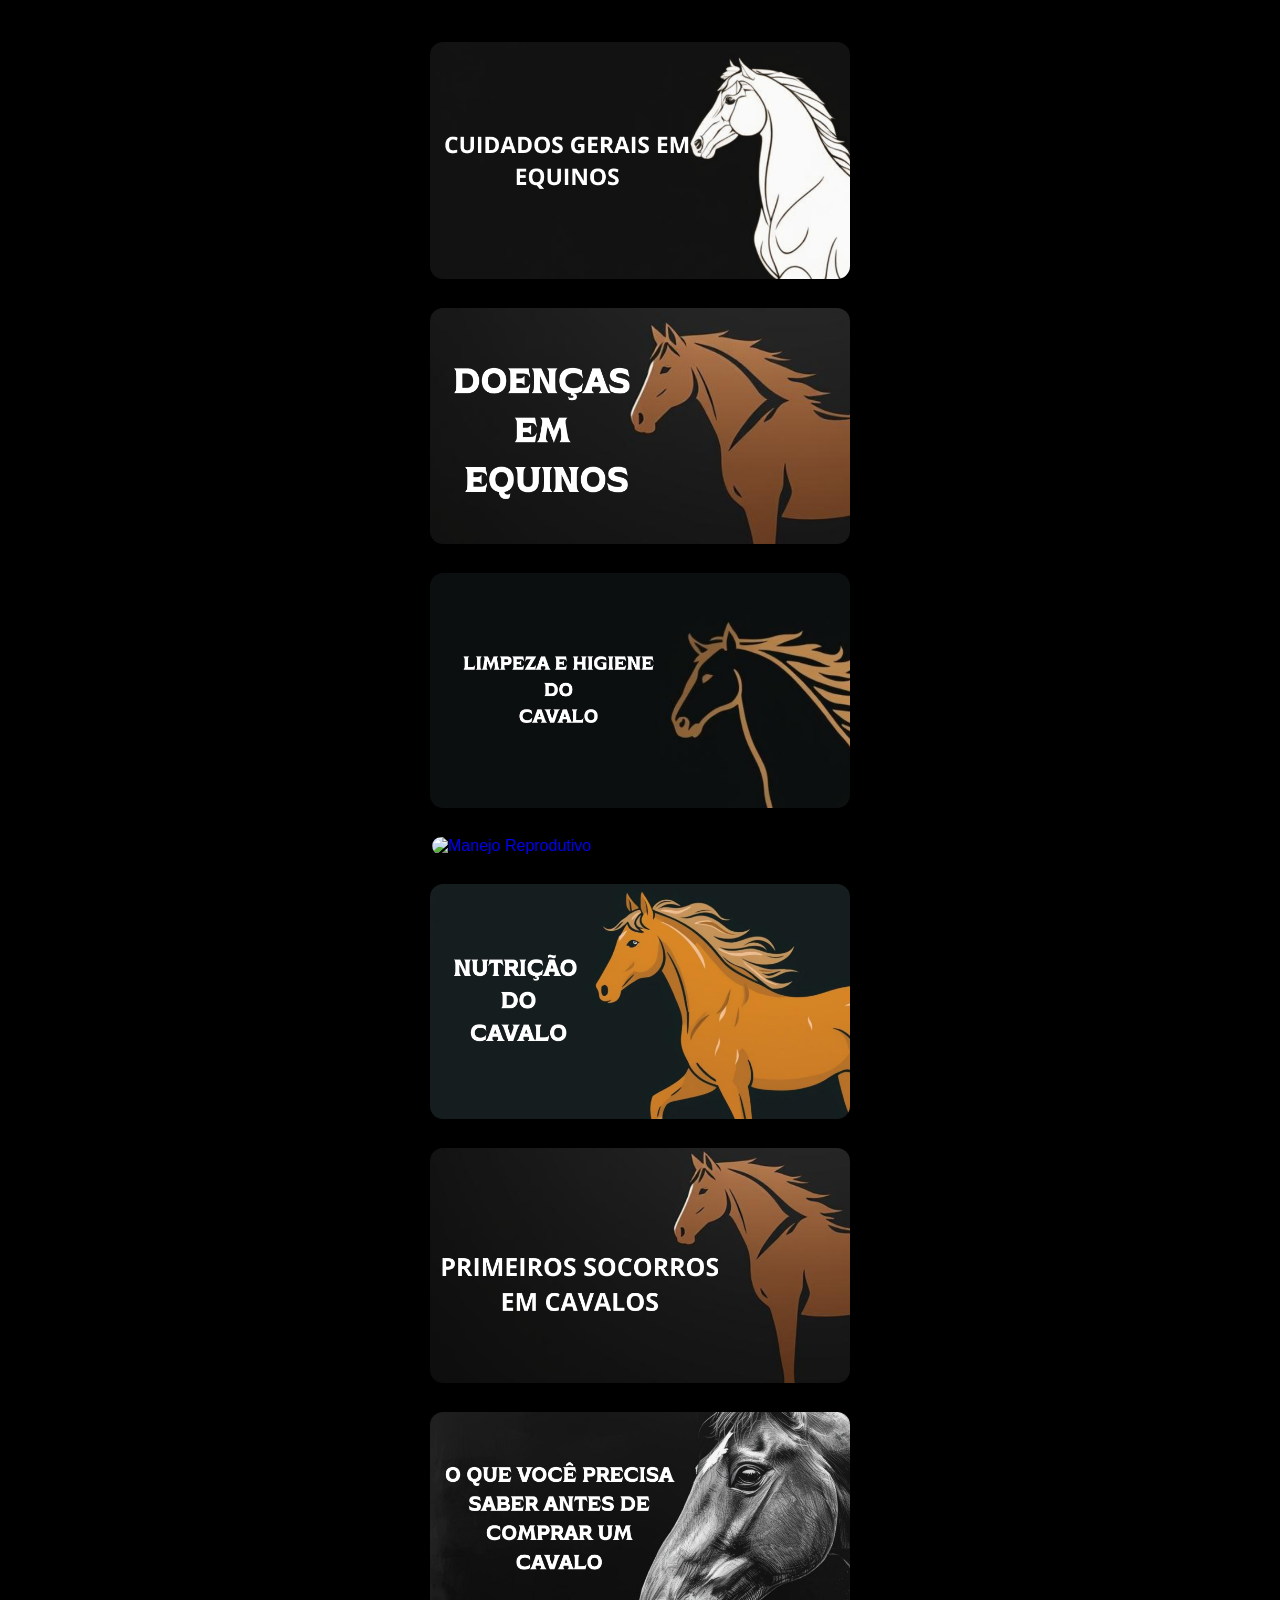
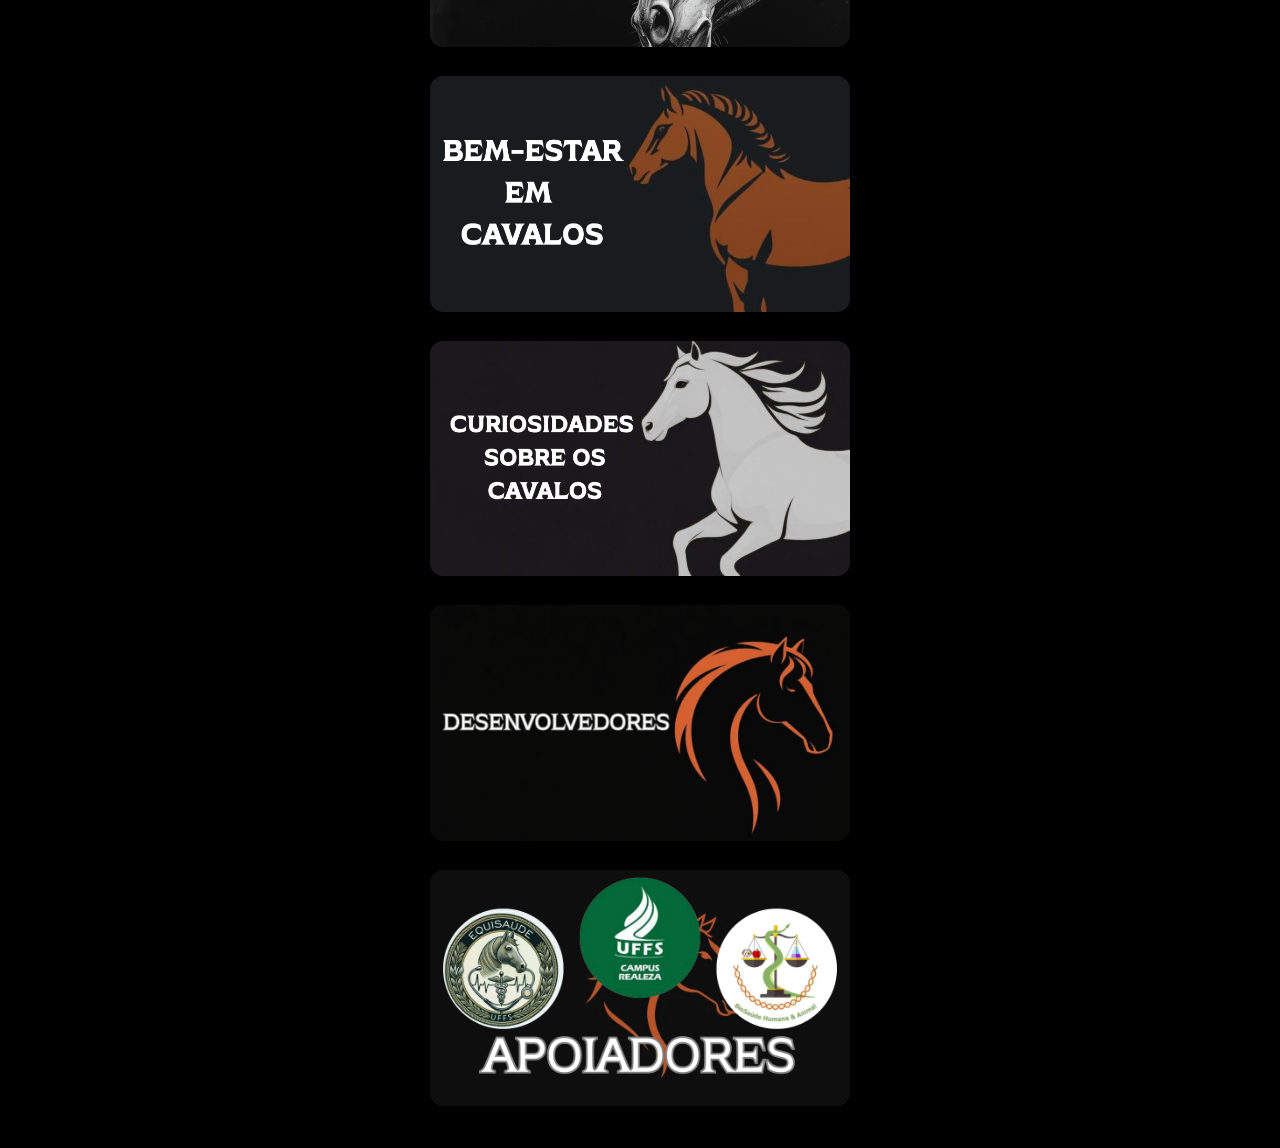
==== index.html @ 8683a2fb "mudeiolayoul" ====
<!DOCTYPE html>
<html lang="pt-br">
<head>
    <meta charset="UTF-8">
    <meta name="viewport" content="width=device-width, initial-scale=1.0">
    <link rel="stylesheet" href="css/index.css">
    <title>Painel de Cuidados Equinos</title>
</head>
<body>

<div class="container">
    <a href="cuidadosgeraiscomcavalo.html" class="icon-link">
        <img src="img/cuidadosgeraisemequinos-inicial.png.png" alt="Cuidados Gerais">
    </a>

    <a href="doencasemcavalos.html" class="icon-link">
        <img src="img/doençasemequinos-inicial.png.png" alt="Doenças em Equinos">
    </a>

    <a href="limpezaehigieneequina.html" class="icon-link">
        <img src="img/limpezaehigienedocavalo-inicial.png.png" alt="Limpeza e Higiene">
    </a>

    <a href="manejoreprodutivo.html" class="icon-link">
        <img src="img/" alt="Manejo Reprodutivo">
    </a>

    <a href="manejonutricional.html" class="icon-link">
        <img src="img/nutrição.equina-inicial.png.png" alt="Nutrição Equina">
    </a>

    <a href="primeirossocorros.html" class="icon-link">
        <img src="img/primeirossocorrosequi-inicial.png.png" alt="Primeiros Socorros">
    </a>

    <a href="antesdecomprar.html" class="icon-link">
        <img src="img/antesdecomprar-inicial.png.png" alt="O que saber antes de comprar">
    </a>

    <a href="bemestar.html" class="icon-link">
        <img src="img/bemestarequino-inicial.png.png" alt="Bem Estar Equino">
    </a>

    <a href="curiosidades.html" class="icon-link">
        <img src="img/curiosidadesequinas-inicial.png.png" alt="Curiosidades Equinas">
    </a>

    <a href="desenvolvedores.html" class="icon-link">
        <img src="img/desenvolvedores.png.png" alt="Desenvolvedores">
    </a>

    <a href="apoiadores.html" class="icon-link">
        <img src="img/apoiadores.png.png" alt="Apoiadores">
    
    </a>
</div>

</body>
</html>
---- css/index.css ----
/* Estilo para centralização total e estética Dark Profissional */
        body {
            background-color: #000;
            margin: 0;
            padding: 40px 0;
            display: flex;
            flex-direction: column;
            align-items: center;
            justify-content: center;
            min-height: 100vh;
            font-family: 'Segoe UI', Tahoma, Geneva, Verdana, sans-serif;
        }

        .container {
            width: 100%;
            display: flex;
            flex-direction: column;
            align-items: center;
            gap: 25px; /* Espaço entre os botões */
        }

        .icon-link {
            text-decoration: none;
            width: 90%;
            max-width: 420px;
            display: flex;
            justify-content: center;
        }

        .icon-link img {
            width: 100%;
            height: auto;
            border-radius: 15px;
            box-shadow: 0 8px 20px rgba(0,0,0,0.6);
            transition: all 0.3s ease;
            border: 2px solid transparent;
        }

        /* Efeito de destaque ao passar o mouse */
        .icon-link img:hover {
            transform: scale(1.04);
            border-color: #ffd700; /* Destaque em dourado */
            box-shadow: 0 10px 30px rgba(255, 215, 0, 0.2);
        }

        /* Oculta o ícone de imagem quebrada se o arquivo não for encontrado */
        img:not([src]) {
            visibility: hidden;
        }
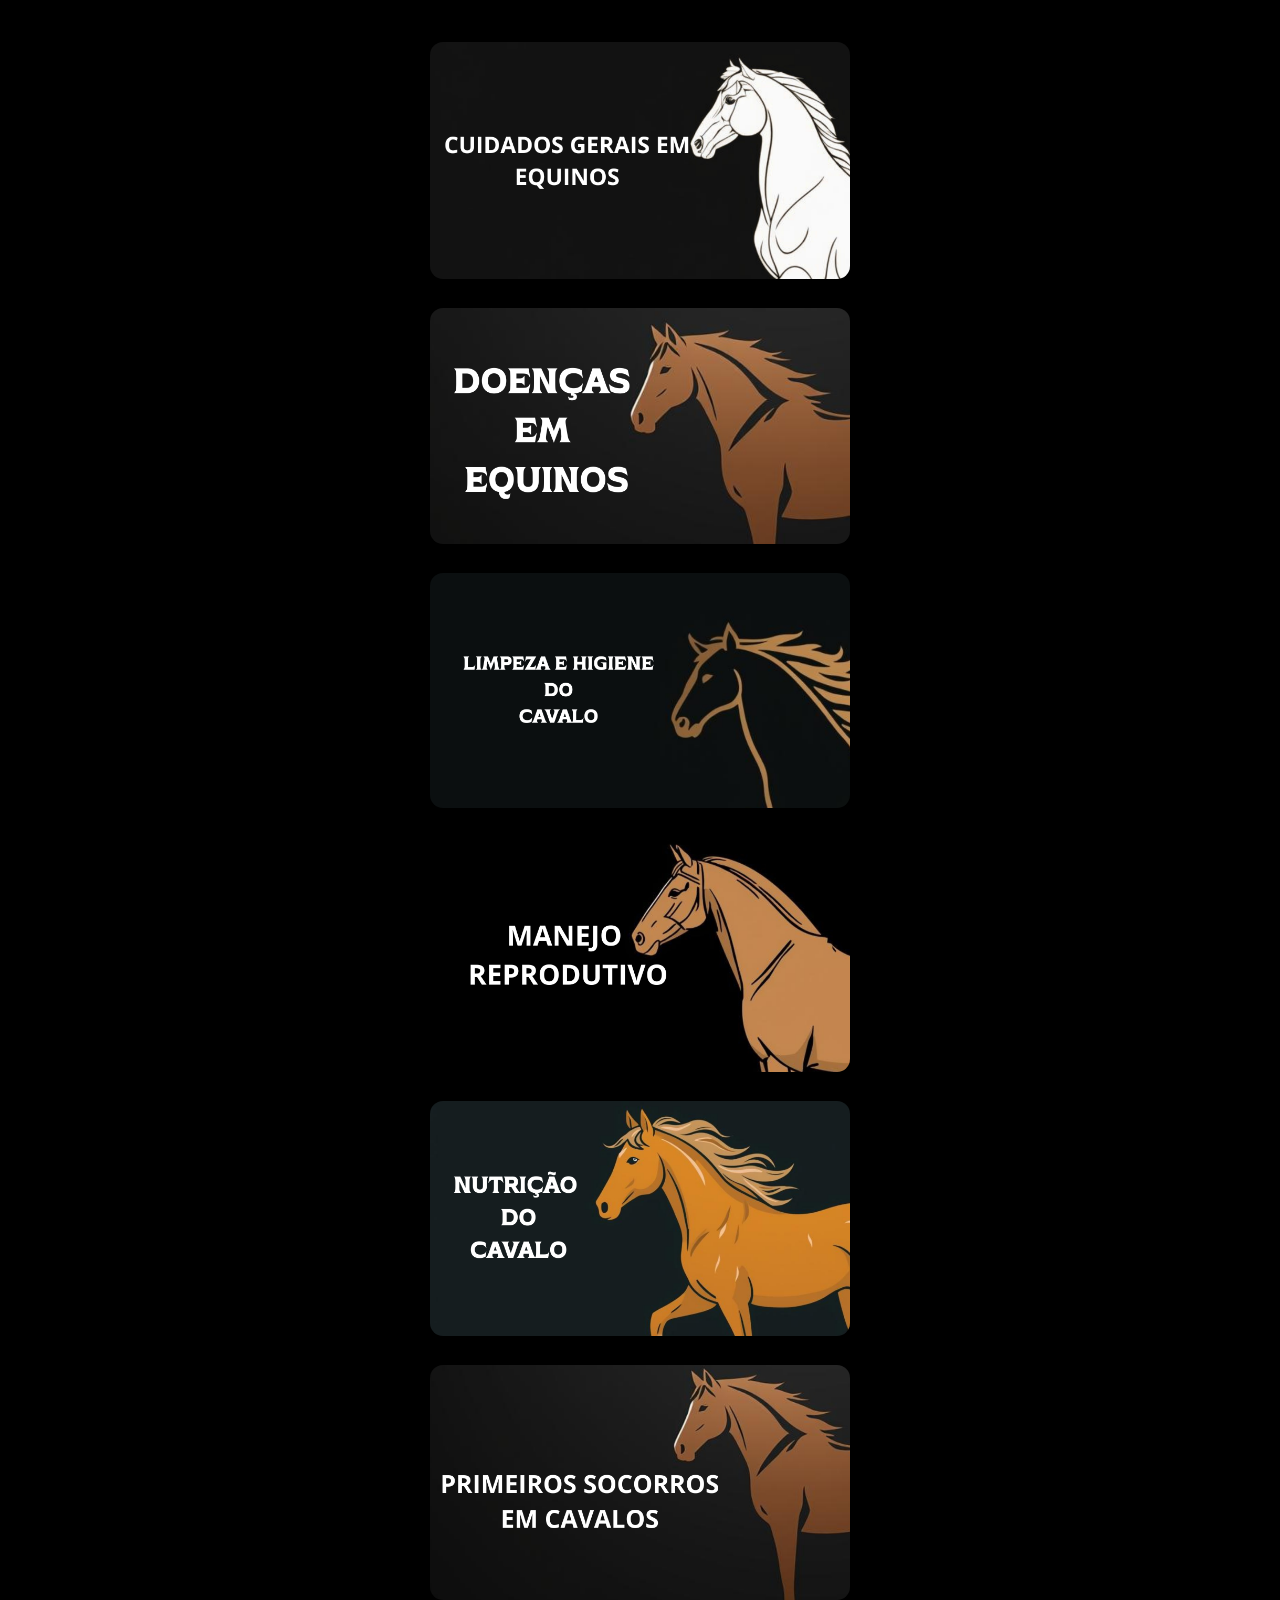
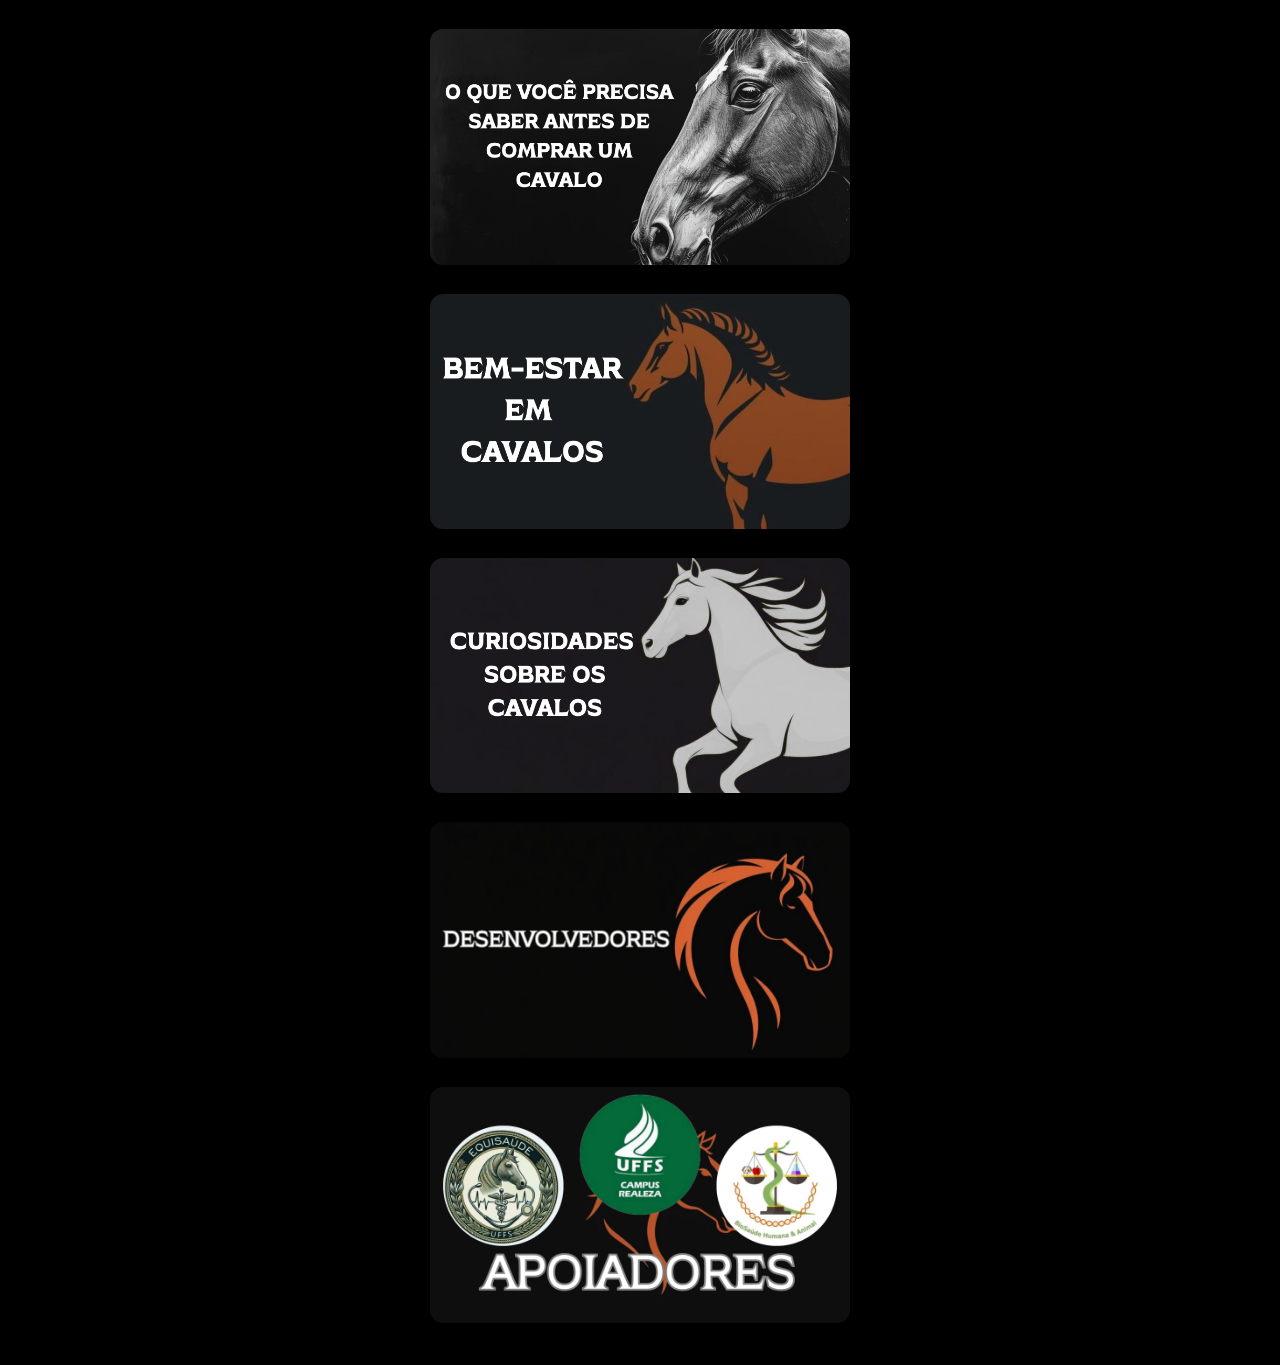
==== commit cc3564ca: "coloque-img-" ====
--- a/index.html
+++ b/index.html
@@ -22,7 +22,7 @@
     </a>
 
     <a href="manejoreprodutivo.html" class="icon-link">
-        <img src="img/" alt="Manejo Reprodutivo">
+        <img src="img/manejoreprodutivo-inicial.png" alt="Manejo Reprodutivo">
     </a>
 
     <a href="manejonutricional.html" class="icon-link">
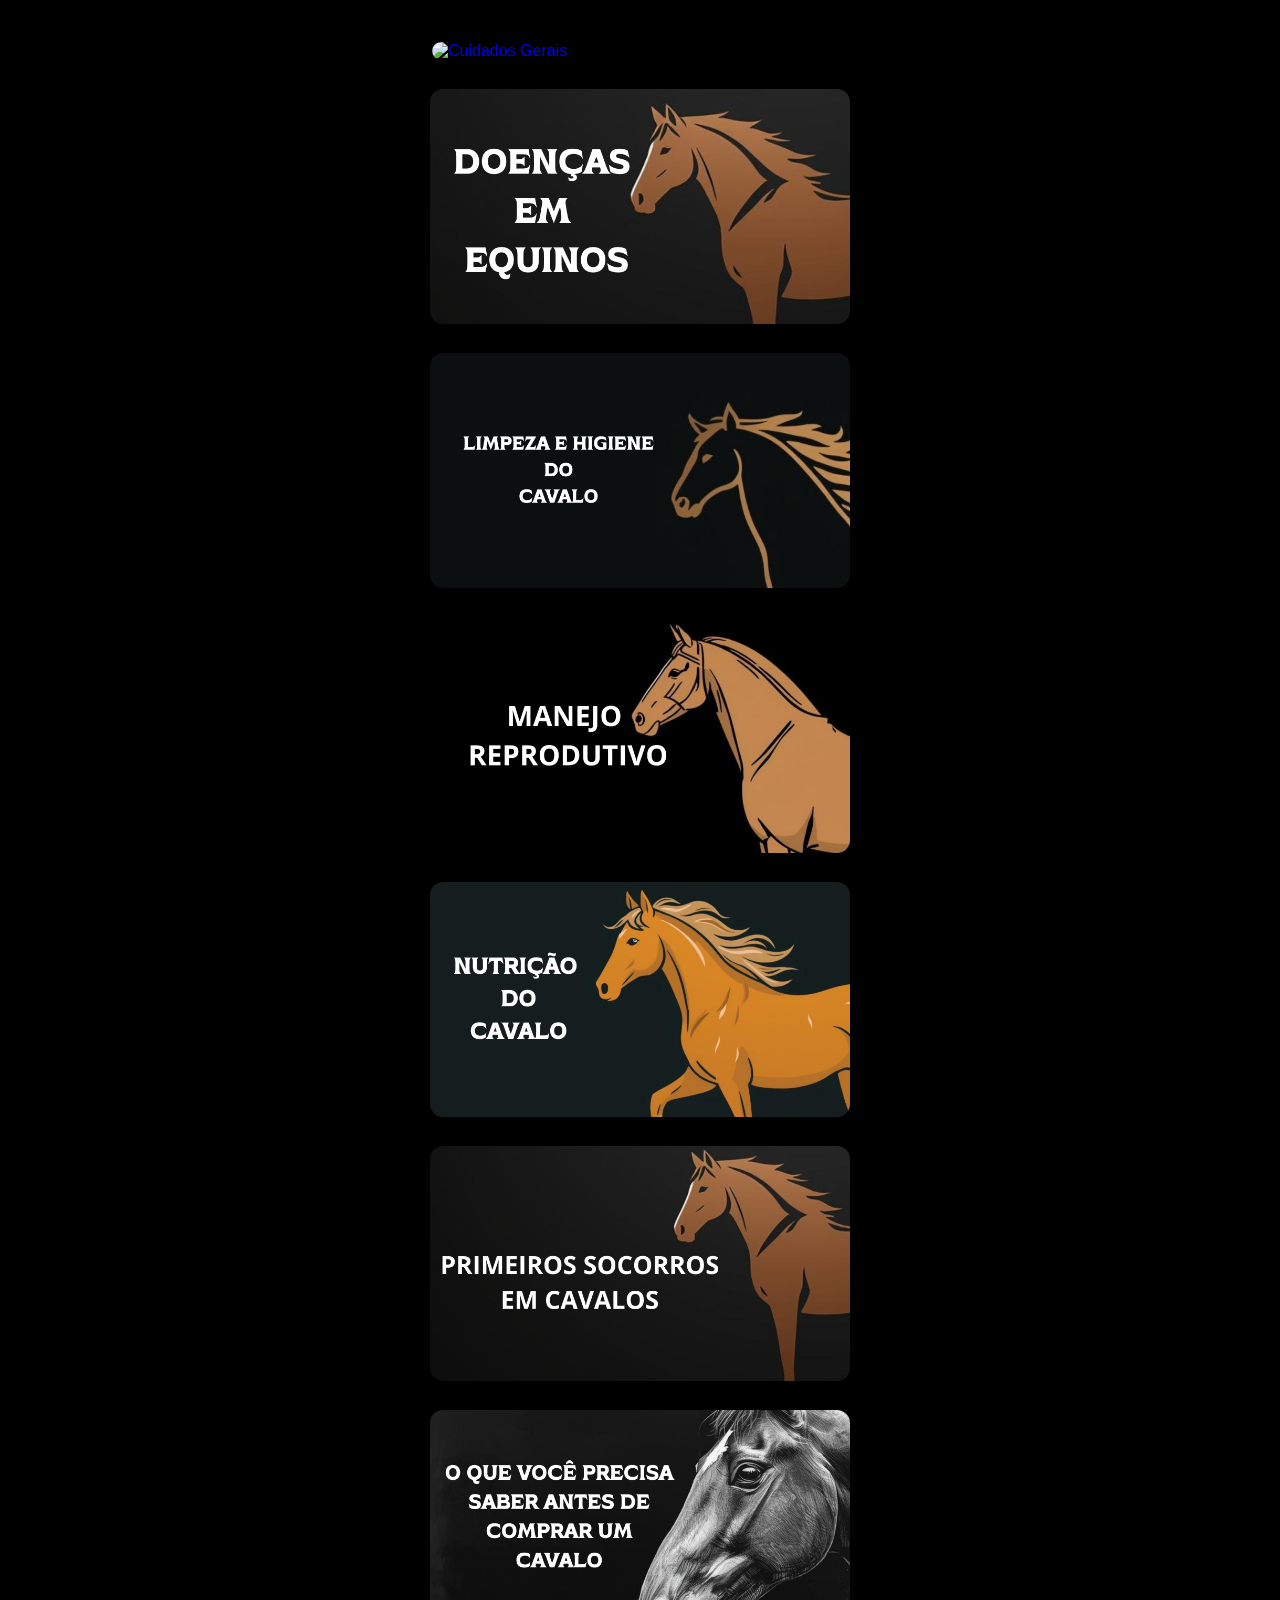
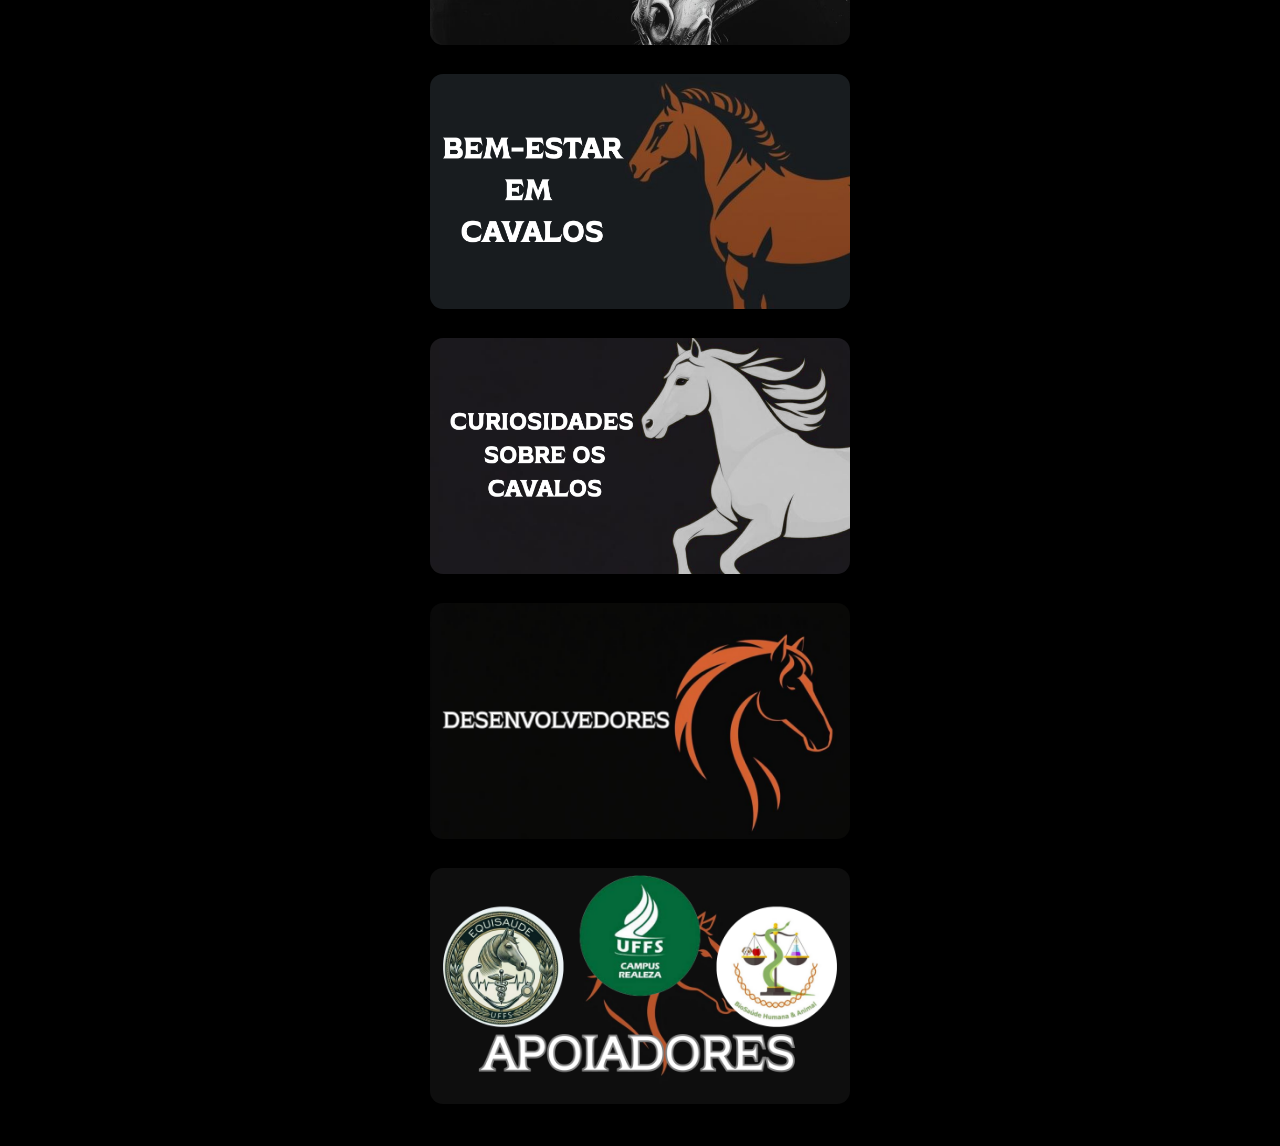
==== commit e1dd3e9b: "s" ====
--- a/index.html
+++ b/index.html
@@ -3,7 +3,7 @@
 <head>
     <meta charset="UTF-8">
     <meta name="viewport" content="width=device-width, initial-scale=1.0">
-    <link rel="stylesheet" href="css/index.css">
+    <link rel="stylesheet" href="media/css/index.css">
     <title>Painel de Cuidados Equinos</title>
 </head>
 <body>
@@ -14,46 +14,46 @@
     </a>
 
     <a href="doencasemcavalos.html" class="icon-link">
-        <img src="img/doençasemequinos-inicial.png.png" alt="Doenças em Equinos">
+        <img src="media/img/doençasemequinos-inicial.png.png" alt="Doenças em Equinos">
     </a>
 
     <a href="limpezaehigieneequina.html" class="icon-link">
-        <img src="img/limpezaehigienedocavalo-inicial.png.png" alt="Limpeza e Higiene">
+        <img src="media/img/limpezaehigienedocavalo-inicial.png.png" alt="Limpeza e Higiene">
     </a>
 
     <a href="manejoreprodutivo.html" class="icon-link">
-        <img src="img/manejoreprodutivo-inicial.png" alt="Manejo Reprodutivo">
+        <img src="media/img/manejoreprodutivo-inicial.png" alt="Manejo Reprodutivo">
     </a>
 
     <a href="manejonutricional.html" class="icon-link">
-        <img src="img/nutrição.equina-inicial.png.png" alt="Nutrição Equina">
+        <img src="media/img/nutrição.equina-inicial.png.png" alt="Nutrição Equina">
     </a>
 
     <a href="primeirossocorros.html" class="icon-link">
-        <img src="img/primeirossocorrosequi-inicial.png.png" alt="Primeiros Socorros">
+        <img src="media/img/primeirossocorrosequi-inicial.png.png" alt="Primeiros Socorros">
     </a>
 
     <a href="antesdecomprar.html" class="icon-link">
-        <img src="img/antesdecomprar-inicial.png.png" alt="O que saber antes de comprar">
+        <img src="media/img/antesdecomprar-inicial.png.png" alt="O que saber antes de comprar">
     </a>
 
     <a href="bemestar.html" class="icon-link">
-        <img src="img/bemestarequino-inicial.png.png" alt="Bem Estar Equino">
+        <img src="media/img/bemestarequino-inicial.png.png" alt="Bem Estar Equino">
     </a>
 
     <a href="curiosidades.html" class="icon-link">
-        <img src="img/curiosidadesequinas-inicial.png.png" alt="Curiosidades Equinas">
+        <img src="media/img/curiosidadesequinas-inicial.png.png" alt="Curiosidades Equinas">
     </a>
 
     <a href="desenvolvedores.html" class="icon-link">
-        <img src="img/desenvolvedores.png.png" alt="Desenvolvedores">
+        <img src="media/img/desenvolvedores.png.png" alt="Desenvolvedores">
     </a>
 
     <a href="apoiadores.html" class="icon-link">
-        <img src="img/apoiadores.png.png" alt="Apoiadores">
+        <img src="media/img/apoiadores.png.png" alt="Apoiadores">
     
     </a>
 </div>
 
 </body>
-</html>+</html>
--- a/media/css/index.css
+++ b/media/css/index.css
@@ -0,0 +1,49 @@
+    /* Estilo para centralização total e estética Dark Profissional */
+        body {
+            background-color: #000;
+            margin: 0;
+            padding: 40px 0;
+            display: flex;
+            flex-direction: column;
+            align-items: center;
+            justify-content: center;
+            min-height: 100vh;
+            font-family: 'Segoe UI', Tahoma, Geneva, Verdana, sans-serif;
+        }
+
+        .container {
+            width: 100%;
+            display: flex;
+            flex-direction: column;
+            align-items: center;
+            gap: 25px; /* Espaço entre os botões */
+        }
+
+        .icon-link {
+            text-decoration: none;
+            width: 90%;
+            max-width: 420px;
+            display: flex;
+            justify-content: center;
+        }
+
+        .icon-link img {
+            width: 100%;
+            height: auto;
+            border-radius: 15px;
+            box-shadow: 0 8px 20px rgba(0,0,0,0.6);
+            transition: all 0.3s ease;
+            border: 2px solid transparent;
+        }
+
+        /* Efeito de destaque ao passar o mouse */
+        .icon-link img:hover {
+            transform: scale(1.04);
+            border-color: #ffd700; /* Destaque em dourado */
+            box-shadow: 0 10px 30px rgba(255, 215, 0, 0.2);
+        }
+
+        /* Oculta o ícone de imagem quebrada se o arquivo não for encontrado */
+        img:not([src]) {
+            visibility: hidden;
+        }
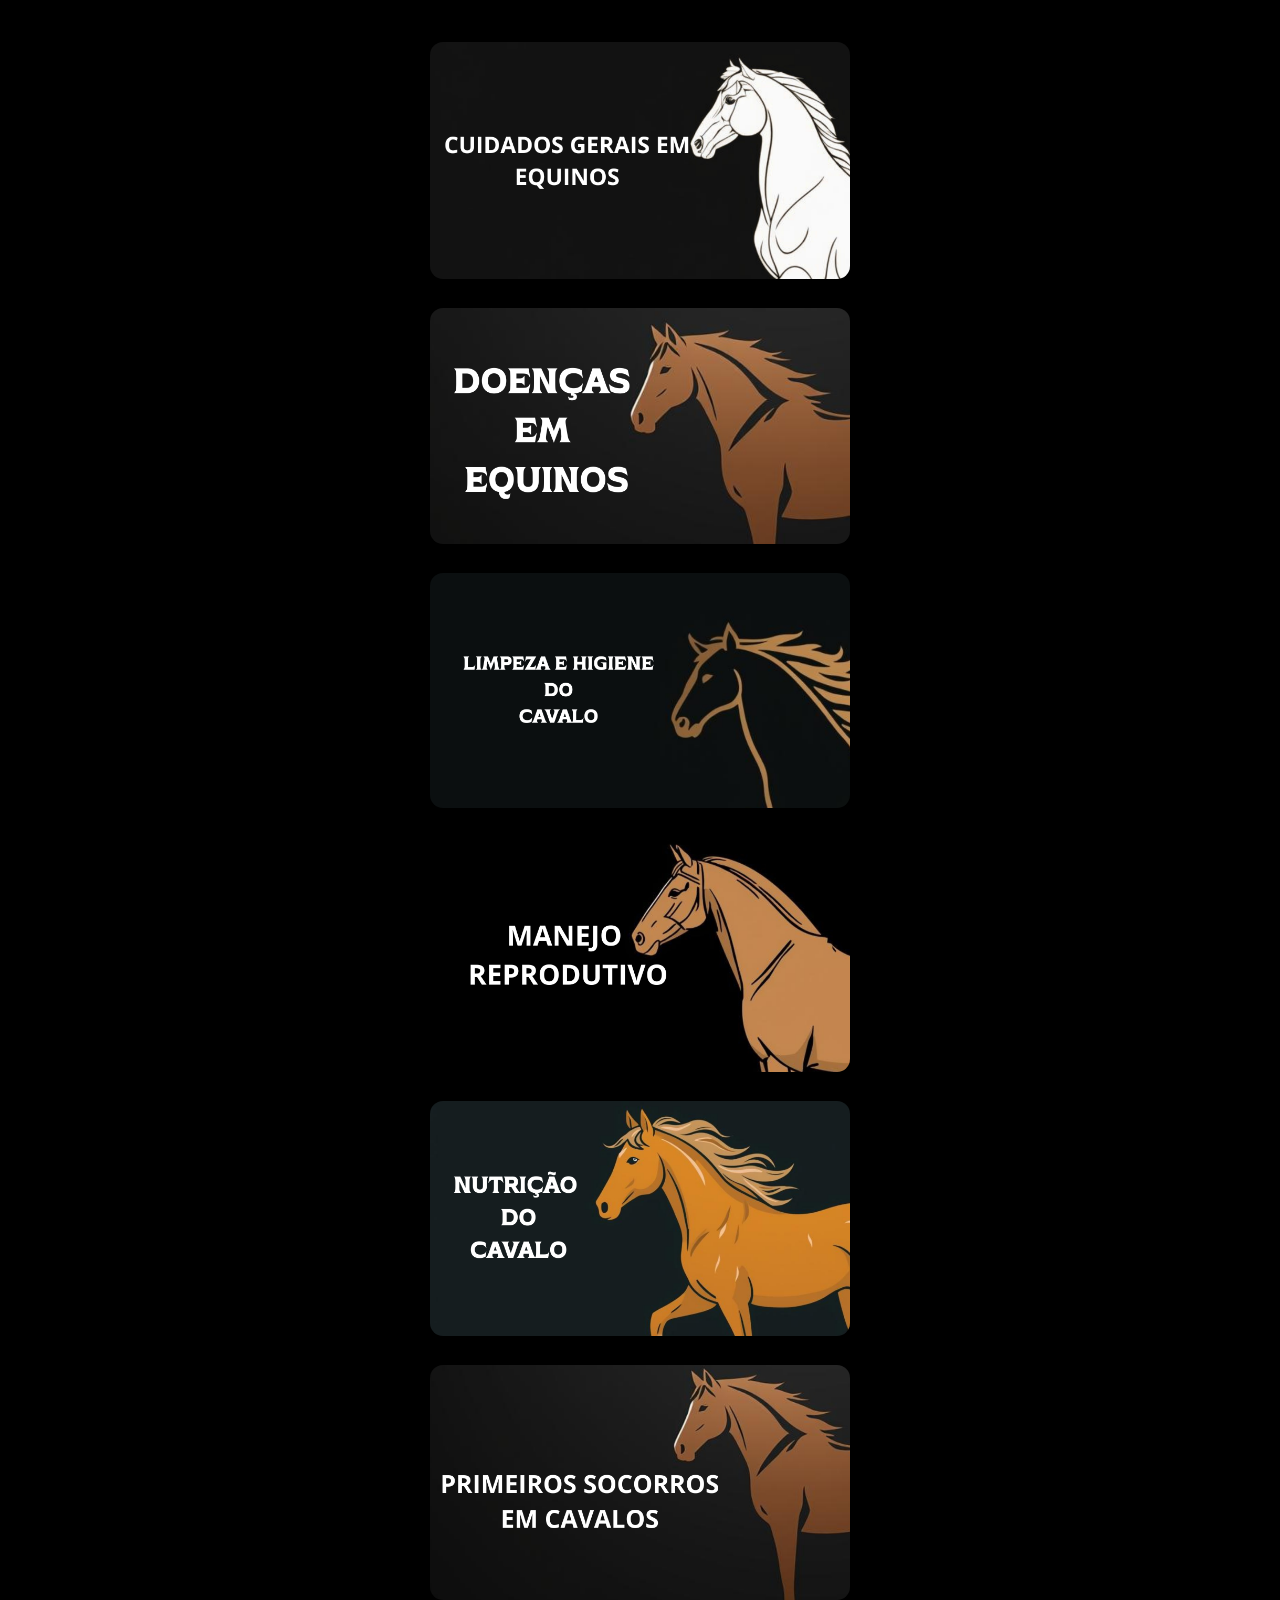
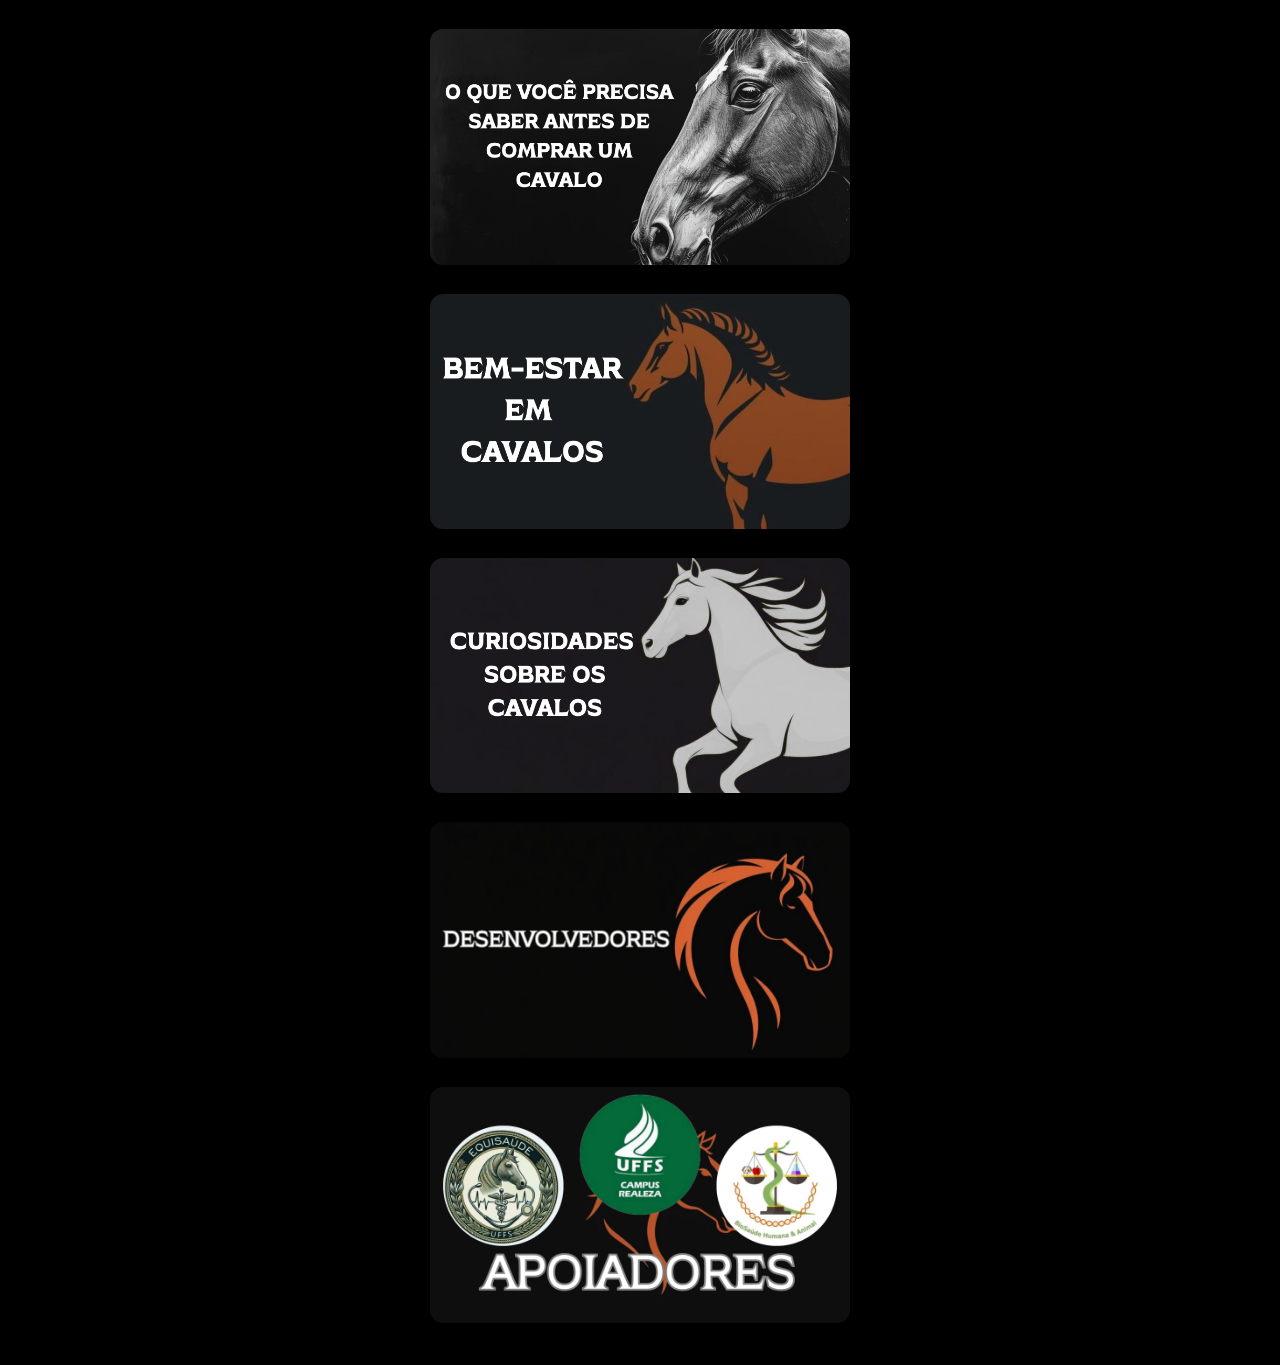
==== commit b036845c: "v" ====
--- a/index.html
+++ b/index.html
@@ -10,7 +10,7 @@
 
 <div class="container">
     <a href="cuidadosgeraiscomcavalo.html" class="icon-link">
-        <img src="img/cuidadosgeraisemequinos-inicial.png.png" alt="Cuidados Gerais">
+        <img src="media/img/cuidadosgeraisemequinos-inicial.png.png" alt="Cuidados Gerais">
     </a>
 
     <a href="doencasemcavalos.html" class="icon-link">
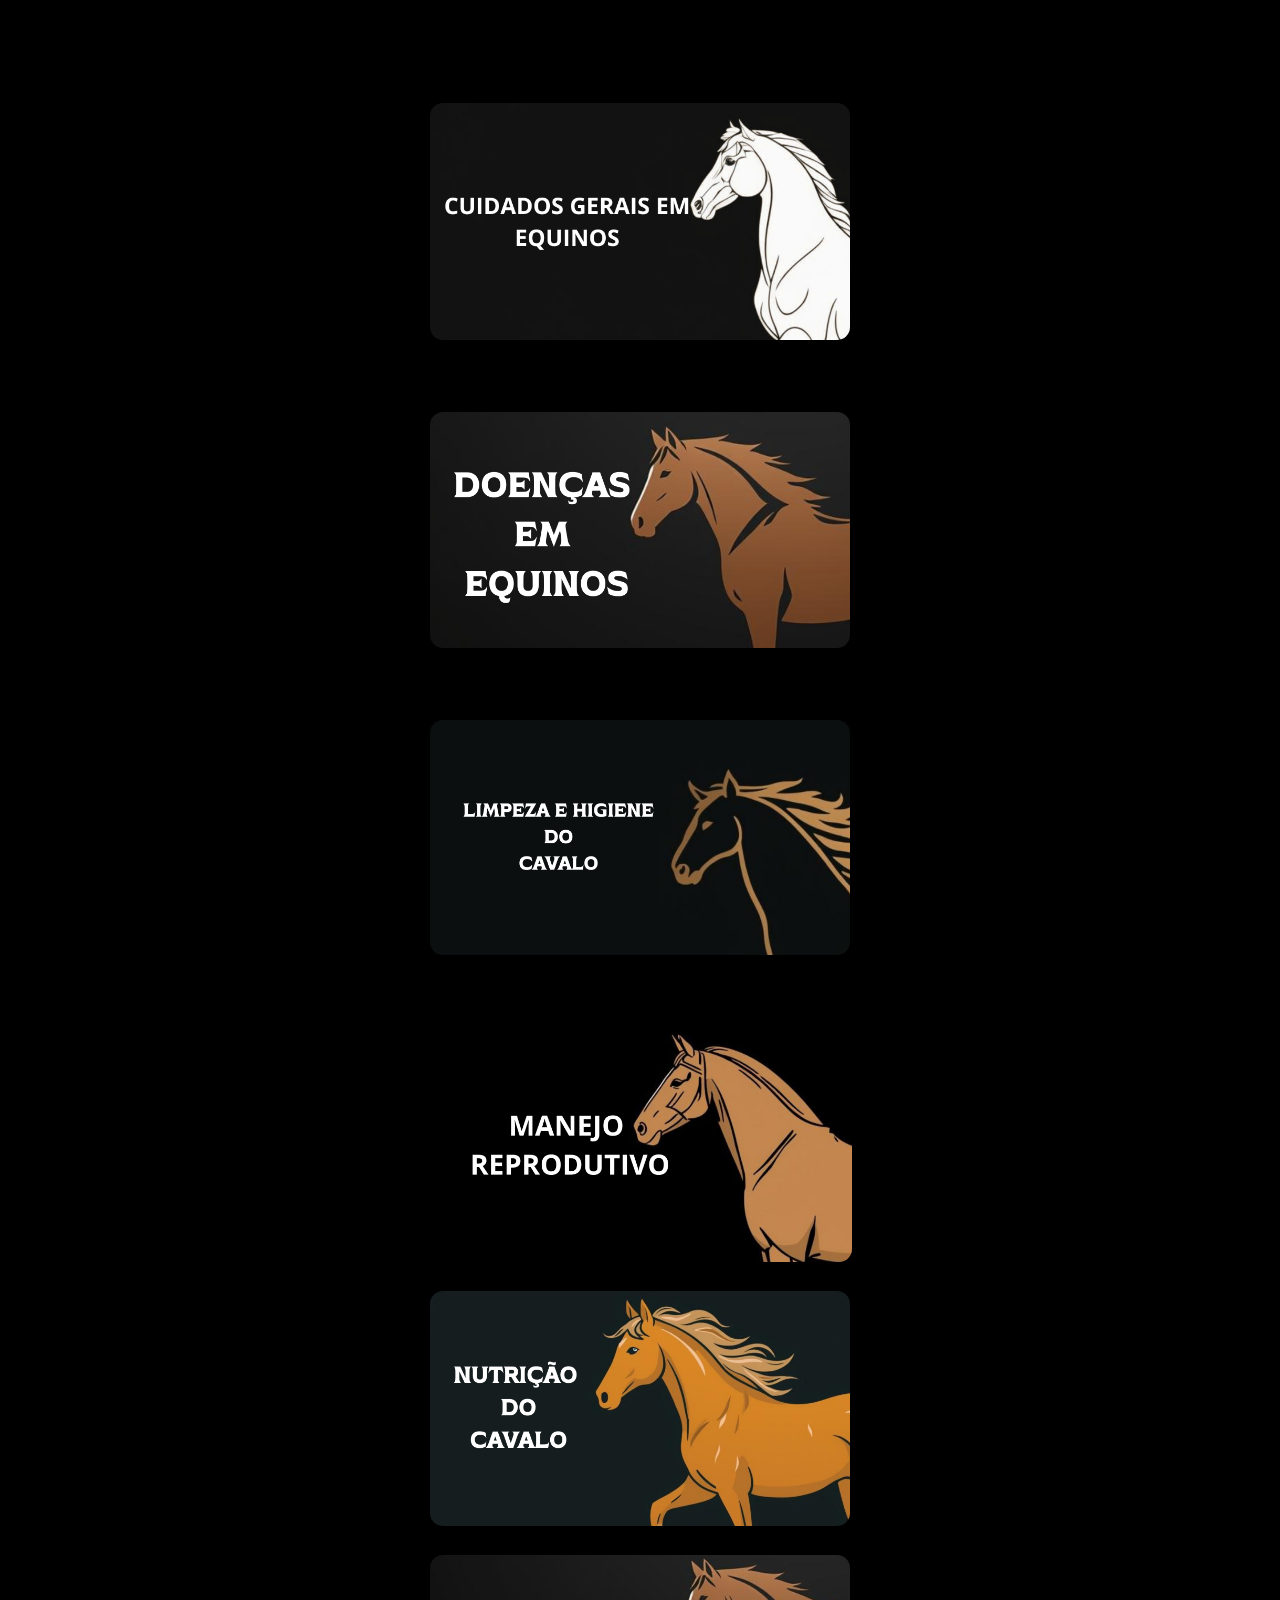
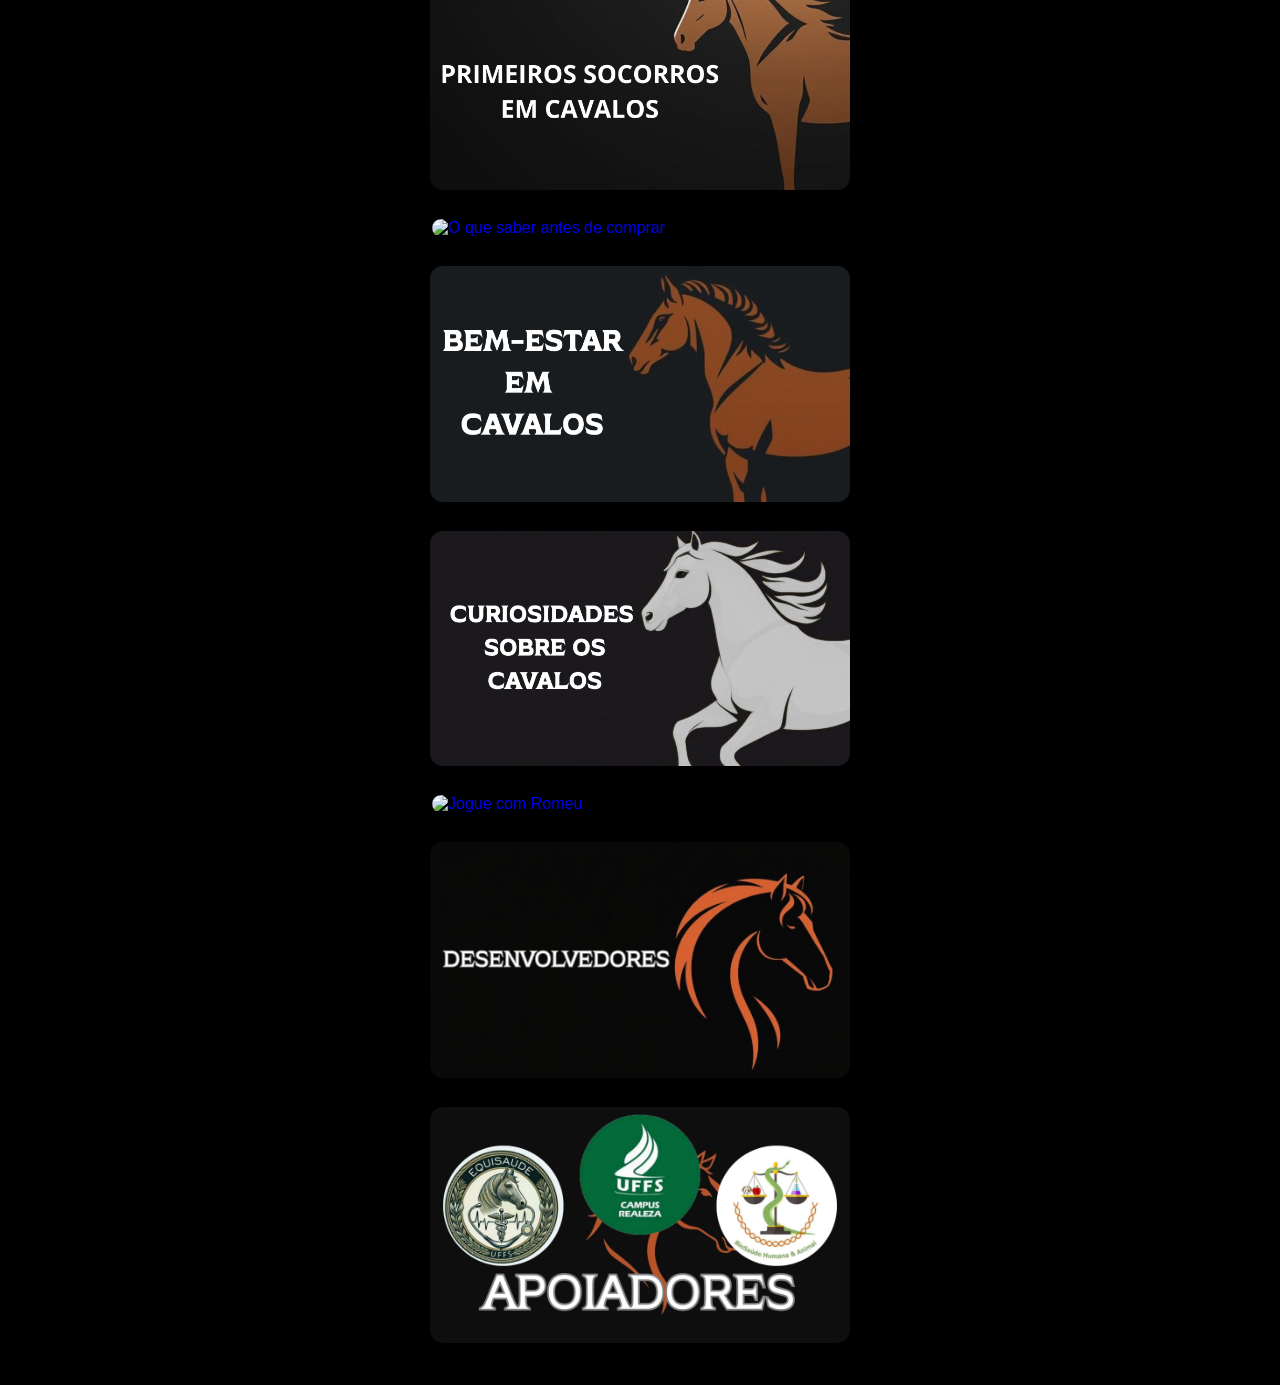
==== commit e6134b39: "arrumei" ====
--- a/index.html
+++ b/index.html
@@ -1,58 +1,58 @@
 <!DOCTYPE html>
 <html lang="pt-br">
 <head>
-    <meta charset="UTF-8">
-    <meta name="viewport" content="width=device-width, initial-scale=1.0">
-    <link rel="stylesheet" href="media/css/index.css">
-    <title>Painel de Cuidados Equinos</title>
+    <meta charset="UTF-8">
+    <meta name="viewport" content="width=device-width, initial-scale=1.0">
+    <title>Painel de Cuidados Equinos</title>
+<link rel="stylesheet" href="index.css">
+<link rel="stylesheet" href="src/css/index.css">
+   
+  
 </head>
 <body>
 
 <div class="container">
-    <a href="cuidadosgeraiscomcavalo.html" class="icon-link">
-        <img src="media/img/cuidadosgeraisemequinos-inicial.png.png" alt="Cuidados Gerais">
-    </a>
+    <a href="cuidadosgeraiscomcavalo.html" class="icon-link">
+        <img src="src/img/imagensinicias/cuidadosgeraisemequinos-inicial.png.png" alt="Cuidados Gerais">
+    </a>
 
-    <a href="doencasemcavalos.html" class="icon-link">
-        <img src="media/img/doençasemequinos-inicial.png.png" alt="Doenças em Equinos">
-    </a>
+    <a href="doencasemcavalos.html" class="icon-link">
+        <img src="src/img/imagensinicias/doençasemequinos-inicial.png.png" alt="Doenças em Equinos">
+    </a>
 
-    <a href="limpezaehigieneequina.html" class="icon-link">
-        <img src="media/img/limpezaehigienedocavalo-inicial.png.png" alt="Limpeza e Higiene">
-    </a>
+    <a href="limpezaehigieneequina.html" class="icon-link">
+        <img src="src/img/imagensinicias/limpezaehigienedocavalo-inicial.png.png" alt="Limpeza e Higiene">
+    </a>
 
-    <a href="manejoreprodutivo.html" class="icon-link">
-        <img src="media/img/manejoreprodutivo-inicial.png" alt="Manejo Reprodutivo">
-    </a>
+    <a href="manejoreprodutivo.html" class="icon-link">
+        <img src="src/img/imagensinicias/manejoreprodutivo-inicial.png" alt="Manejo Reprodutivo">
+</a>
 
-    <a href="manejonutricional.html" class="icon-link">
-        <img src="media/img/nutrição.equina-inicial.png.png" alt="Nutrição Equina">
-    </a>
+ <a href="manejonutricional.html" class="icon-link">
+ <img src="src/img/imagensinicias/nutrição.equina-inicial.png.png" alt="Nutrição Equina">
+</a>
 
-    <a href="primeirossocorros.html" class="icon-link">
-        <img src="media/img/primeirossocorrosequi-inicial.png.png" alt="Primeiros Socorros">
-    </a>
+  <a href="primeirossocorros.html" class="icon-link">
+ <img src="src/img/imagensinicias/primeirossocorrosequi-inicial.png.png" alt="Primeiros Socorros">
+ </a>
 
-    <a href="antesdecomprar.html" class="icon-link">
-        <img src="media/img/antesdecomprar-inicial.png.png" alt="O que saber antes de comprar">
-    </a>
+ <a href="antesdecomprar.html" class="icon-link">
+ <img src="src/img/antesdecomprar-inicial.png.png" alt="O que saber antes de comprar">
+</a>
 
-    <a href="bemestar.html" class="icon-link">
-        <img src="media/img/bemestarequino-inicial.png.png" alt="Bem Estar Equino">
-    </a>
+ <a href="bemestar.html" class="icon-link">
+ <img src="src/img/imagensinicias/bemestarequino-inicial.png.png" alt="Bem Estar Equino">
+ </a>
+ <a href="curiosidades.html" class="icon-link">
+ <img src="src/img/imagensinicias/curiosidadesequinas-inicial.png.png" alt="Curiosidades Equinas">
+</a>
+<a href="joguecomromeu.html" class="icon-link">
+ <img src="src/img/joguecomromeu-inicial.png.png" alt="Jogue com Romeu"> </a> <a href="desenvolvedores.html" class="icon-link">
+<img src="src/img/imagensinicias/desenvolvedores.png.png" alt="Desenvolvedores"> </a>
 
-    <a href="curiosidades.html" class="icon-link">
-        <img src="media/img/curiosidadesequinas-inicial.png.png" alt="Curiosidades Equinas">
-    </a>
+<a href="apoiadores.html" class="icon-link"> <img src="src/img/imagensinicias/apoiadores.png.png" alt="Apoiadores">
 
-    <a href="desenvolvedores.html" class="icon-link">
-        <img src="media/img/desenvolvedores.png.png" alt="Desenvolvedores">
-    </a>
-
-    <a href="apoiadores.html" class="icon-link">
-        <img src="media/img/apoiadores.png.png" alt="Apoiadores">
-    
-    </a>
+</a>
 </div>
 
 </body>
--- a/src/css/index.css
+++ b/src/css/index.css
@@ -0,0 +1,49 @@
+    /* Estilo para centralização total e estética Dark Profissional */
+        body {
+            background-color: #000;
+            margin: 0;
+            padding: 40px 0;
+            display: flex;
+            flex-direction: column;
+            align-items: center;
+            justify-content: center;
+            min-height: 100vh;
+            font-family: 'Segoe UI', Tahoma, Geneva, Verdana, sans-serif;
+        }
+
+        .container {
+            width: 100%;
+            display: flex;
+            flex-direction: column;
+            align-items: center;
+            gap: 25px; /* Espaço entre os botões */
+        }
+
+        .icon-link {
+            text-decoration: none;
+            width: 90%;
+            max-width: 420px;
+            display: flex;
+            justify-content: center;
+        }
+
+        .icon-link img {
+            width: 100%;
+            height: auto;
+            border-radius: 15px;
+            box-shadow: 0 8px 20px rgba(0,0,0,0.6);
+            transition: all 0.3s ease;
+            border: 2px solid transparent;
+        }
+
+        /* Efeito de destaque ao passar o mouse */
+        .icon-link img:hover {
+            transform: scale(1.04);
+            border-color: #ffd700; /* Destaque em dourado */
+            box-shadow: 0 10px 30px rgba(255, 215, 0, 0.2);
+        }
+
+        /* Oculta o ícone de imagem quebrada se o arquivo não for encontrado */
+        img:not([src]) {
+            visibility: hidden;
+        }
